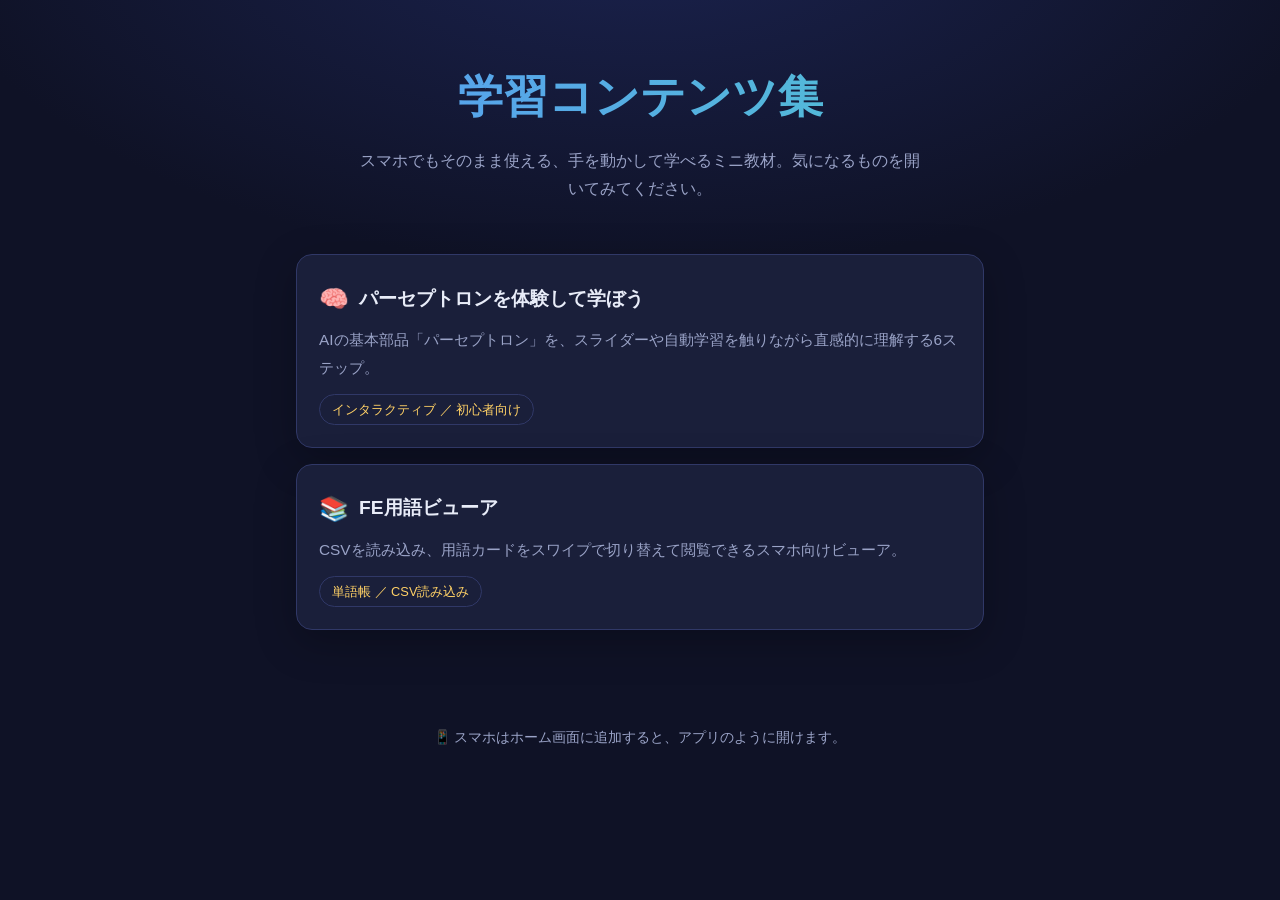
==== index.html @ f83086a9 "Enable GitHub Pages site with mobile-friendly entry point - ルートに index.html（コンテンツ一覧の入口）を追加 - .nojeky" ====
<!DOCTYPE html>
<html lang="ja">
<head>
<meta charset="UTF-8">
<meta name="viewport" content="width=device-width, initial-scale=1.0, viewport-fit=cover">
<meta name="theme-color" content="#0f1226">
<meta name="description" content="初心者向けの学習コンテンツ集。スマホで開いてそのまま使えます。">
<meta name="apple-mobile-web-app-capable" content="yes">
<meta name="apple-mobile-web-app-title" content="Glossary">
<title>Glossary｜学習コンテンツ集</title>
<style>
  * { box-sizing: border-box; }
  body {
    margin: 0;
    font-family: -apple-system, BlinkMacSystemFont, "Segoe UI", "Hiragino Kaku Gothic ProN", "Yu Gothic", Meiryo, sans-serif;
    background: radial-gradient(1200px 600px at 50% -10%, #1b2350 0%, #0f1226 60%);
    color: #e8ecf8;
    line-height: 1.8;
    -webkit-font-smoothing: antialiased;
    -webkit-text-size-adjust: 100%;
    padding: env(safe-area-inset-top) env(safe-area-inset-right) env(safe-area-inset-bottom) env(safe-area-inset-left);
    min-height: 100vh;
  }
  header { text-align: center; padding: 56px 20px 24px; }
  header h1 {
    font-size: clamp(1.8rem, 6vw, 2.8rem);
    margin: 0 0 10px;
    background: linear-gradient(90deg, #5b8cff, #4fd1c5);
    -webkit-background-clip: text; background-clip: text; color: transparent;
  }
  header p { color: #9aa3c7; max-width: 560px; margin: 0 auto; }
  main { max-width: 720px; margin: 0 auto; padding: 10px 16px 70px; }
  .card {
    display: block;
    text-decoration: none;
    color: inherit;
    background: #1a1f3a;
    border: 1px solid #303867;
    border-radius: 16px;
    padding: 22px 22px;
    margin: 16px 0;
    box-shadow: 0 12px 40px rgba(0,0,0,0.25);
    transition: transform .1s, border-color .15s;
  }
  .card:hover, .card:active { transform: translateY(-2px); border-color: #5b8cff; }
  .card h2 { margin: 0 0 6px; font-size: 1.2rem; display: flex; align-items: center; gap: 10px; }
  .card p { margin: 0; color: #9aa3c7; font-size: .96rem; }
  .emoji { font-size: 1.5rem; }
  .tag {
    display: inline-block; margin-top: 12px; font-size: .8rem; color: #ffd166;
    border: 1px solid #303867; border-radius: 999px; padding: 3px 12px;
  }
  footer { text-align: center; color: #9aa3c7; padding: 10px 20px 50px; font-size: .85rem; }
  @media (max-width: 600px) {
    header { padding: 40px 16px 18px; }
    .card { padding: 18px 16px; }
  }
</style>
</head>
<body>
  <header>
    <h1>学習コンテンツ集</h1>
    <p>スマホでもそのまま使える、手を動かして学べるミニ教材。気になるものを開いてみてください。</p>
  </header>
  <main>
    <a class="card" href="perceptron/">
      <h2><span class="emoji">🧠</span>パーセプトロンを体験して学ぼう</h2>
      <p>AIの基本部品「パーセプトロン」を、スライダーや自動学習を触りながら直感的に理解する6ステップ。</p>
      <span class="tag">インタラクティブ ／ 初心者向け</span>
    </a>
    <a class="card" href="fe_vocab_mobile_viewer/">
      <h2><span class="emoji">📚</span>FE用語ビューア</h2>
      <p>CSVを読み込み、用語カードをスワイプで切り替えて閲覧できるスマホ向けビューア。</p>
      <span class="tag">単語帳 ／ CSV読み込み</span>
    </a>
  </main>
  <footer>📱 スマホはホーム画面に追加すると、アプリのように開けます。</footer>
</body>
</html>
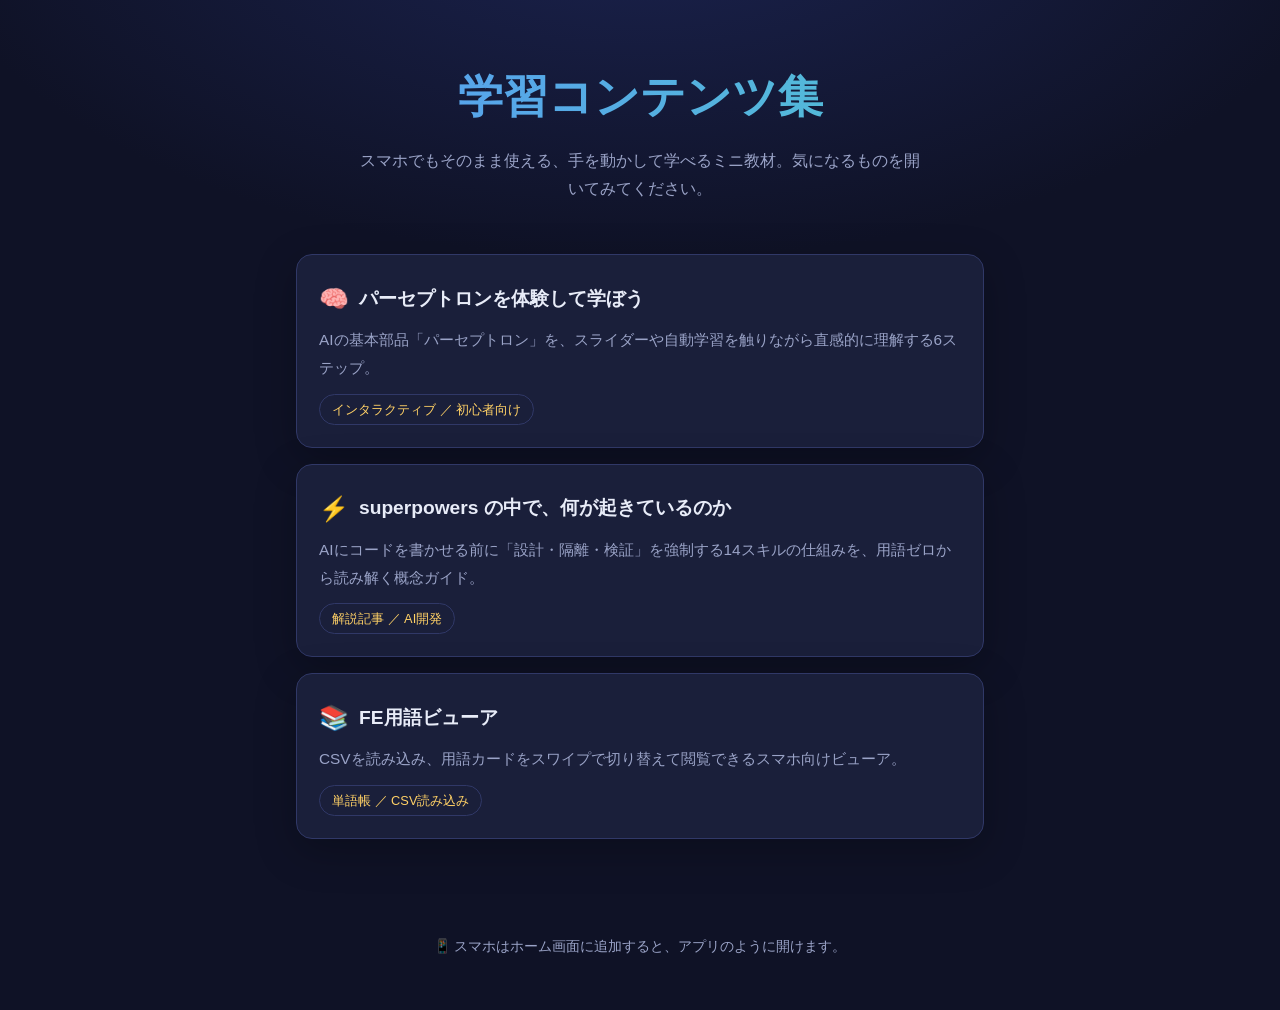
==== commit eec6ec34: "Add superpowers explainer page (Markdown rendered to HTML) - superpowers/superpowers.md … 元のMarkdown" ====
--- a/index.html
+++ b/index.html
@@ -68,6 +68,11 @@
       <p>AIの基本部品「パーセプトロン」を、スライダーや自動学習を触りながら直感的に理解する6ステップ。</p>
       <span class="tag">インタラクティブ ／ 初心者向け</span>
     </a>
+    <a class="card" href="superpowers/">
+      <h2><span class="emoji">⚡️</span>superpowers の中で、何が起きているのか</h2>
+      <p>AIにコードを書かせる前に「設計・隔離・検証」を強制する14スキルの仕組みを、用語ゼロから読み解く概念ガイド。</p>
+      <span class="tag">解説記事 ／ AI開発</span>
+    </a>
     <a class="card" href="fe_vocab_mobile_viewer/">
       <h2><span class="emoji">📚</span>FE用語ビューア</h2>
       <p>CSVを読み込み、用語カードをスワイプで切り替えて閲覧できるスマホ向けビューア。</p>
